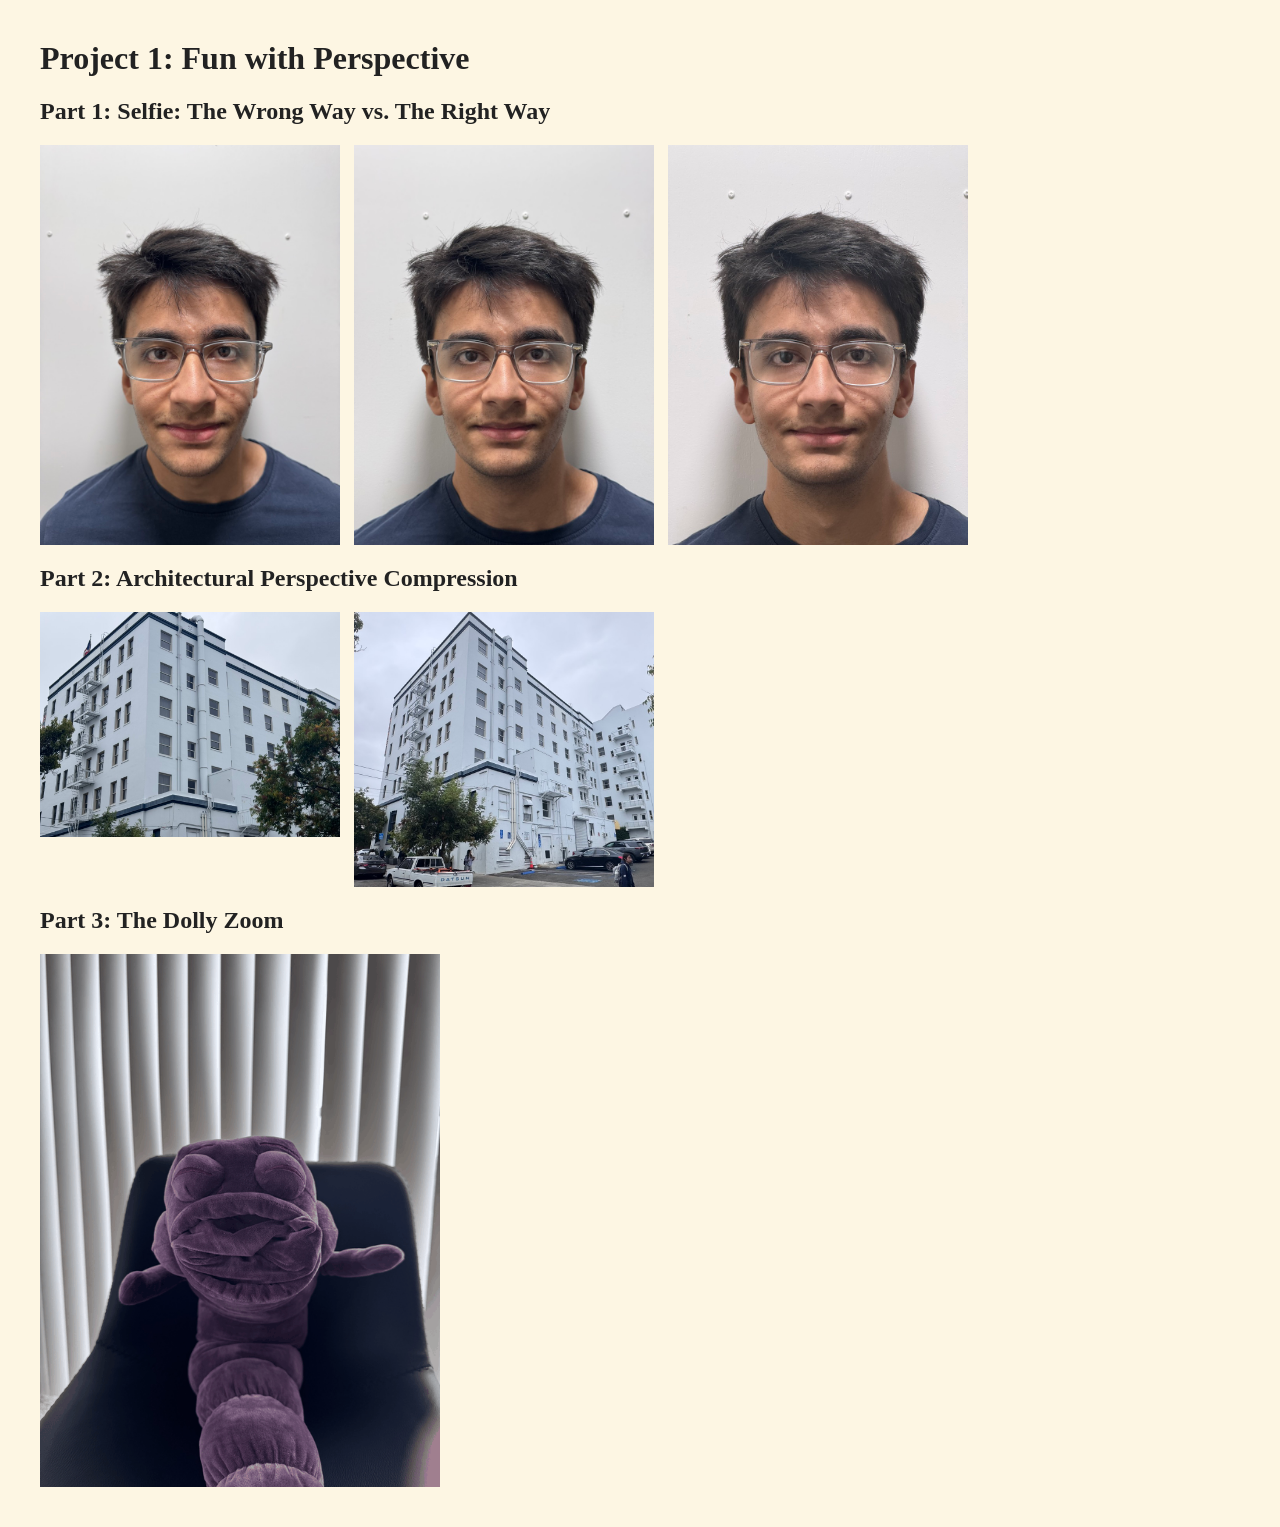
==== index.html @ f320f906 "Initial Commit" ====
<!DOCTYPE html>
<html lang="en">
<head>
<meta charset="utf-8">
<meta name="viewport" content="width=device-width, initial-scale=1">
<title>CS 180 Project 1 — Fun with Perspective</title>
<style>
  body {
    background: #fdf6e3;
    color: #222;
    font-family: Georgia, serif;
    margin: 40px;
  }
  img { max-width: 300px; height: auto; vertical-align: top; margin-right: 10px; }
  img.gif { max-width: 400px; }
</style>
</head>
<body>

<h1>Project 1: Fun with Perspective</h1>

<h2>Part 1: Selfie: The Wrong Way vs. The Right Way</h2>
<img src="assets/part1/1.jpeg" alt="Part 1 image 1">
<img src="assets/part1/2.jpeg" alt="Part 1 image 2">
<img src="assets/part1/3.jpeg" alt="Part 1 image 3">

<h2>Part 2: Architectural Perspective Compression</h2>
<img src="assets/part2/flat.jpeg" alt="Part 2 flat">
<img src="assets/part2/perspective.jpeg" alt="Part 2 perspective">

<h2>Part 3: The Dolly Zoom</h2>
<img class="gif" src="assets/part3/dollyzoom.gif" alt="Dolly zoom">

</body>
</html>
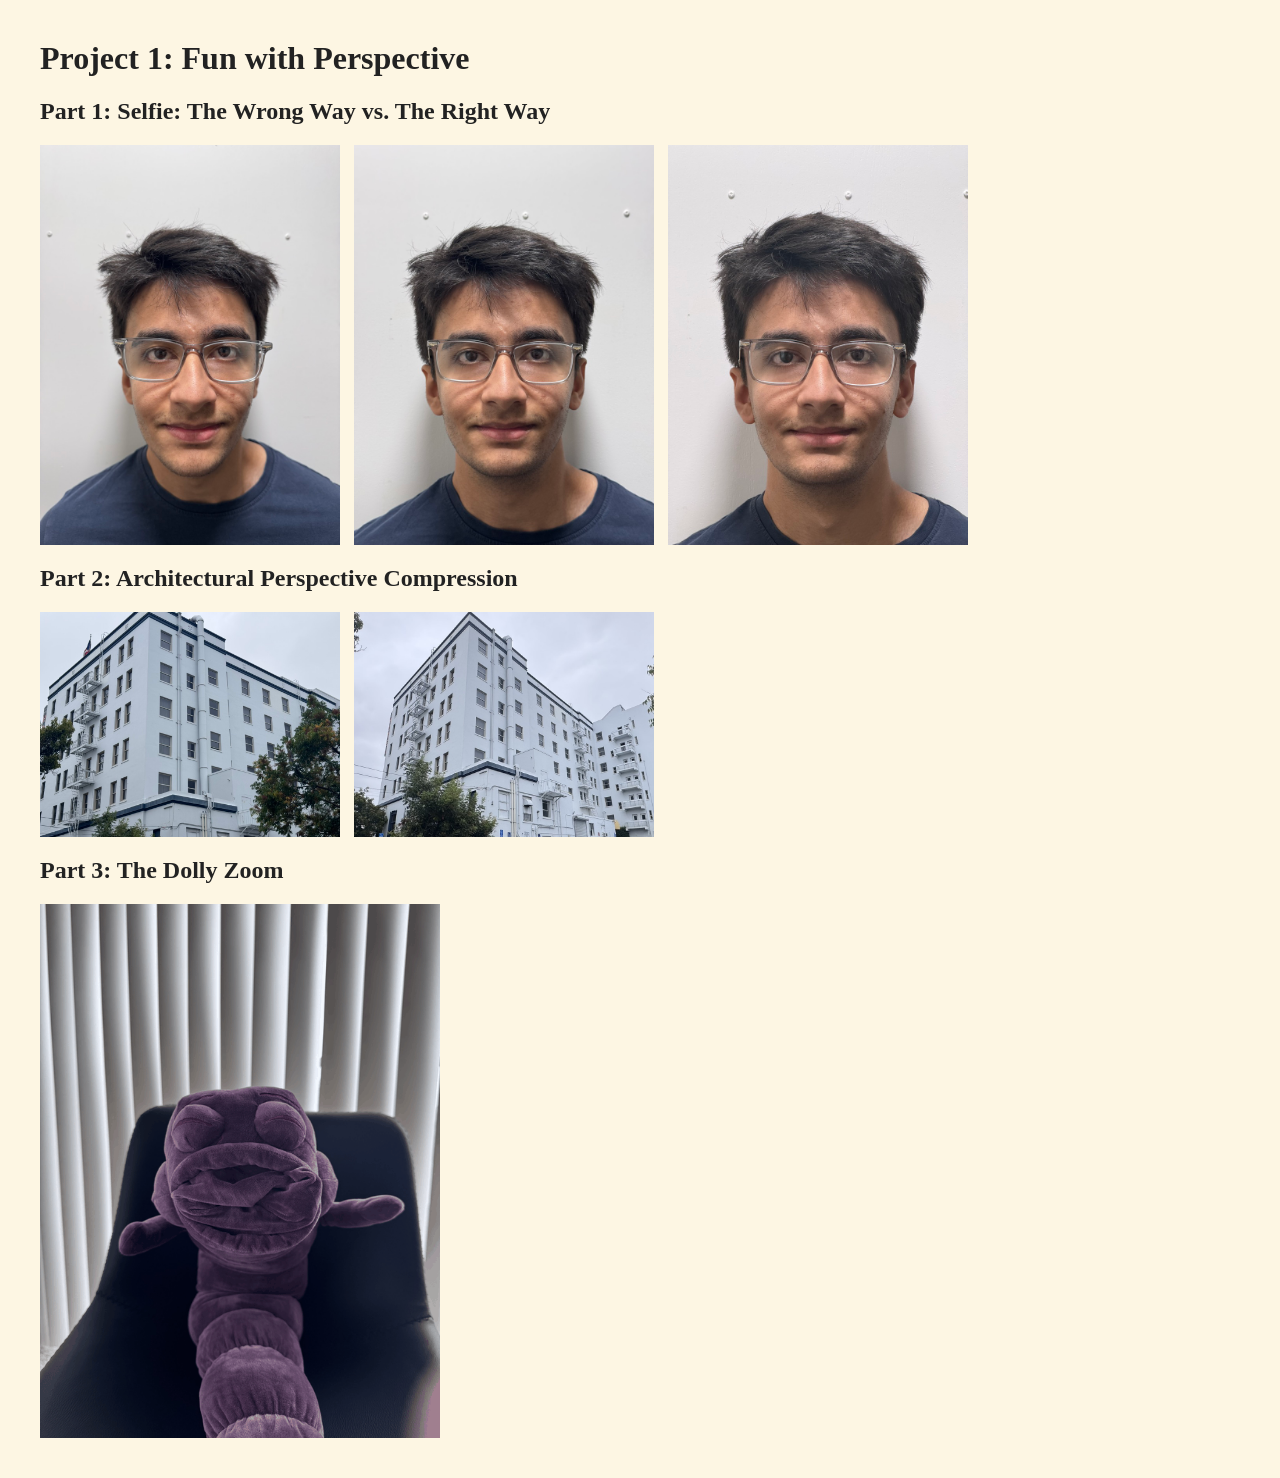
==== commit 8de72272: "Edit" ====
--- a/index.html
+++ b/index.html
@@ -11,6 +11,7 @@
     font-family: Georgia, serif;
     margin: 40px;
   }
+  h2 { margin-bottom: 20px; }
   img { max-width: 300px; height: auto; vertical-align: top; margin-right: 10px; }
   img.gif { max-width: 400px; }
 </style>
@@ -26,7 +27,7 @@
 
 <h2>Part 2: Architectural Perspective Compression</h2>
 <img src="assets/part2/flat.jpeg" alt="Part 2 flat">
-<img src="assets/part2/perspective.jpeg" alt="Part 2 perspective">
+<img src="assets/part2/perspective_cropped.jpeg" alt="Part 2 perspective">
 
 <h2>Part 3: The Dolly Zoom</h2>
 <img class="gif" src="assets/part3/dollyzoom.gif" alt="Dolly zoom">
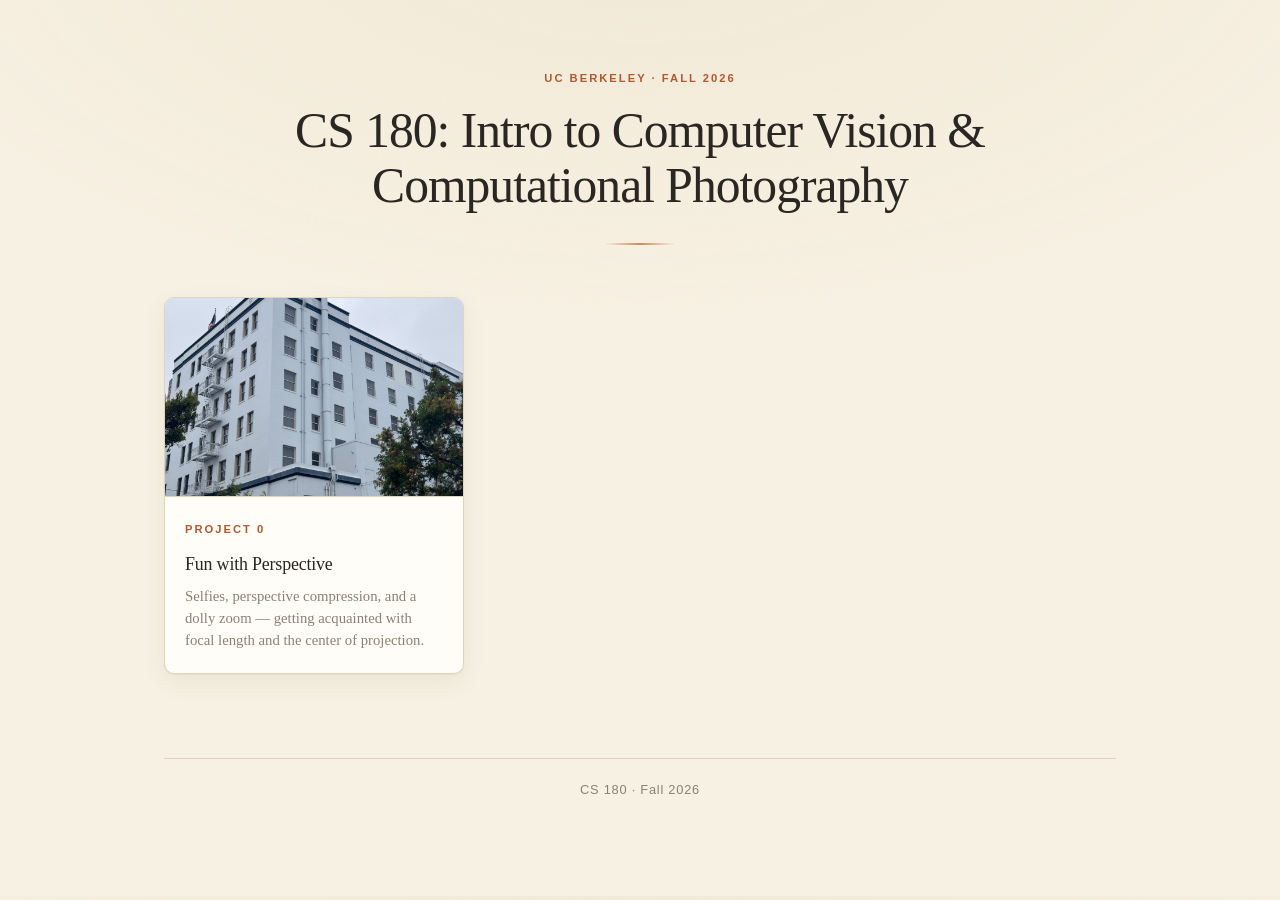
==== commit 2c0e490a: "Restructure into multi-project site with Project 0 page Move assets under proj0/, add a shared style" ====
--- a/index.html
+++ b/index.html
@@ -3,34 +3,32 @@
 <head>
 <meta charset="utf-8">
 <meta name="viewport" content="width=device-width, initial-scale=1">
-<title>CS 180 Project 1 — Fun with Perspective</title>
-<style>
-  body {
-    background: #fdf6e3;
-    color: #222;
-    font-family: Georgia, serif;
-    margin: 40px;
-  }
-  h2 { margin-bottom: 20px; }
-  img { max-width: 300px; height: auto; vertical-align: top; margin-right: 10px; }
-  img.gif { max-width: 400px; }
-</style>
+<title>CS 180 — Aaditya Agnihotri</title>
+<link rel="stylesheet" href="style.css">
 </head>
 <body>
+<div class="wrap">
 
-<h1>Project 1: Fun with Perspective</h1>
+  <header class="page-head">
+    <span class="eyebrow">UC Berkeley &middot; Fall 2026</span>
+    <h1>CS 180: Intro to Computer Vision &amp; Computational Photography</h1>
+  </header>
 
-<h2>Part 1: Selfie: The Wrong Way vs. The Right Way</h2>
-<img src="assets/part1/1.jpeg" alt="Part 1 image 1">
-<img src="assets/part1/2.jpeg" alt="Part 1 image 2">
-<img src="assets/part1/3.jpeg" alt="Part 1 image 3">
+  <div class="grid">
 
-<h2>Part 2: Architectural Perspective Compression</h2>
-<img src="assets/part2/flat.jpeg" alt="Part 2 flat">
-<img src="assets/part2/perspective_cropped.jpeg" alt="Part 2 perspective">
+    <a class="card" href="proj0/index.html">
+      <div class="card-thumb"><img src="proj0/assets/part2/flat.jpeg" alt=""></div>
+      <div class="card-body">
+        <span class="eyebrow">Project 0</span>
+        <h3>Fun with Perspective</h3>
+        <p>Selfies, perspective compression, and a dolly zoom &mdash; getting acquainted with focal length and the center of projection.</p>
+      </div>
+    </a>
 
-<h2>Part 3: The Dolly Zoom</h2>
-<img class="gif" src="assets/part3/dollyzoom.gif" alt="Dolly zoom">
+  </div>
 
+  <footer>CS 180 &middot; Fall 2026</footer>
+
+</div>
 </body>
 </html>
--- a/style.css
+++ b/style.css
@@ -0,0 +1,205 @@
+/* ── CS 180 portfolio — shared styles ───────────────────────────── */
+
+:root {
+  --bg:      #f7f1e3;
+  --bg-alt:  #f1e8d5;
+  --card:    #fffdf7;
+  --fg:      #2a2723;
+  --muted:   #8a8175;
+  --rule:    #e0d4bb;
+  --accent:  #b0592f;
+  --accent-soft: #cf8a5f;
+  --shadow:  0 1px 2px rgba(90,70,40,.06), 0 8px 24px rgba(90,70,40,.07);
+  --shadow-lift: 0 2px 4px rgba(90,70,40,.08), 0 18px 40px rgba(90,70,40,.13);
+  --serif: "Iowan Old Style", "Palatino Linotype", Palatino, Georgia, serif;
+  --sans: -apple-system, BlinkMacSystemFont, "Segoe UI", Helvetica, Arial, sans-serif;
+}
+
+* { box-sizing: border-box; }
+
+body {
+  margin: 0;
+  background:
+    radial-gradient(1200px 600px at 50% -10%, var(--bg-alt), transparent 70%),
+    var(--bg);
+  color: var(--fg);
+  font: 16px/1.65 var(--serif);
+  -webkit-font-smoothing: antialiased;
+}
+
+.wrap { max-width: 1000px; margin: 0 auto; padding: 64px 24px 96px; }
+
+/* ── eyebrow / small caps label ─────────────────────────────────── */
+.eyebrow {
+  font-family: var(--sans);
+  font-size: .7rem;
+  font-weight: 600;
+  letter-spacing: .18em;
+  text-transform: uppercase;
+  color: var(--accent);
+}
+
+/* ── page header ────────────────────────────────────────────────── */
+.page-head { text-align: center; margin-bottom: 8px; }
+.page-head h1 {
+  font-size: clamp(2.1rem, 5vw, 3.1rem);
+  font-weight: normal;
+  letter-spacing: -.02em;
+  line-height: 1.1;
+  margin: 14px 0 12px;
+}
+.page-head .tagline {
+  margin: 0 auto;
+  max-width: 46ch;
+  color: var(--muted);
+  font-size: 1.02rem;
+}
+.page-head::after {
+  content: "";
+  display: block;
+  width: 72px; height: 2px;
+  margin: 30px auto 0;
+  background: linear-gradient(90deg, transparent, var(--accent-soft), transparent);
+}
+
+/* ── back link ──────────────────────────────────────────────────── */
+.back {
+  display: inline-block;
+  font-family: var(--sans);
+  font-size: .78rem;
+  letter-spacing: .1em;
+  text-transform: uppercase;
+  color: var(--muted);
+  text-decoration: none;
+  margin-bottom: 34px;
+  transition: color .18s ease;
+}
+.back:hover { color: var(--accent); }
+.back::before { content: "\2190"; margin-right: 8px; }
+
+/* ── project card grid (home) ───────────────────────────────────── */
+.grid {
+  display: grid;
+  grid-template-columns: repeat(auto-fill, minmax(280px, 1fr));
+  gap: 26px;
+  margin-top: 52px;
+}
+
+.card {
+  position: relative;
+  display: flex;
+  flex-direction: column;
+  background: var(--card);
+  border: 1px solid var(--rule);
+  border-radius: 10px;
+  overflow: hidden;
+  text-decoration: none;
+  color: inherit;
+  box-shadow: var(--shadow);
+  transition: transform .22s ease, box-shadow .22s ease, border-color .22s ease;
+}
+.card:hover {
+  transform: translateY(-4px);
+  box-shadow: var(--shadow-lift);
+  border-color: var(--accent-soft);
+}
+
+.card-thumb {
+  aspect-ratio: 3 / 2;
+  background: var(--bg-alt);
+  overflow: hidden;
+  border-bottom: 1px solid var(--rule);
+}
+.card-thumb img {
+  width: 100%; height: 100%;
+  object-fit: cover;
+  display: block;
+  transition: transform .5s cubic-bezier(.2,.7,.3,1);
+}
+.card:hover .card-thumb img { transform: scale(1.045); }
+
+.card-body { padding: 18px 20px 22px; }
+.card-body h3 {
+  font-size: 1.12rem;
+  font-weight: normal;
+  letter-spacing: -.01em;
+  margin: 8px 0 6px;
+}
+.card-body p {
+  margin: 0;
+  color: var(--muted);
+  font-size: .92rem;
+  line-height: 1.5;
+}
+
+/* placeholder cards for unreleased projects */
+.card.soon {
+  pointer-events: none;
+  background: transparent;
+  border-style: dashed;
+  box-shadow: none;
+}
+.card.soon .card-thumb {
+  background:
+    repeating-linear-gradient(45deg, transparent 0 10px, rgba(176,89,47,.05) 10px 20px),
+    var(--bg-alt);
+  border-bottom-style: dashed;
+}
+.card.soon .card-body h3 { color: var(--muted); }
+
+/* ── project page sections ──────────────────────────────────────── */
+section { margin-top: 60px; }
+section > h2 {
+  font-size: 1.3rem;
+  font-weight: normal;
+  letter-spacing: -.01em;
+  margin: 0 0 24px;
+  padding-bottom: 12px;
+  border-bottom: 1px solid var(--rule);
+}
+section > h2 .eyebrow { display: block; margin-bottom: 7px; }
+
+/* ── image rows ─────────────────────────────────────────────────── */
+.row {
+  display: flex;
+  flex-wrap: wrap;
+  gap: 20px;
+  justify-content: center;
+  align-items: flex-start;
+}
+.row img, .solo img {
+  height: 340px;
+  width: auto;
+  max-width: 100%;
+  display: block;
+  background: var(--card);
+  padding: 7px;
+  border: 1px solid var(--rule);
+  border-radius: 4px;
+  box-shadow: var(--shadow);
+  transition: transform .22s ease, box-shadow .22s ease;
+}
+.row img:hover, .solo img:hover {
+  transform: translateY(-3px);
+  box-shadow: var(--shadow-lift);
+}
+.solo { text-align: center; }
+.solo img { height: 460px; margin: 0 auto; }
+
+/* ── footer ─────────────────────────────────────────────────────── */
+footer {
+  margin-top: 84px;
+  padding-top: 20px;
+  border-top: 1px solid var(--rule);
+  text-align: center;
+  color: var(--muted);
+  font-family: var(--sans);
+  font-size: .8rem;
+  letter-spacing: .06em;
+}
+
+@media (max-width: 640px) {
+  .wrap { padding: 40px 18px 64px; }
+  .row img { height: 240px; }
+  .solo img { height: 320px; }
+}
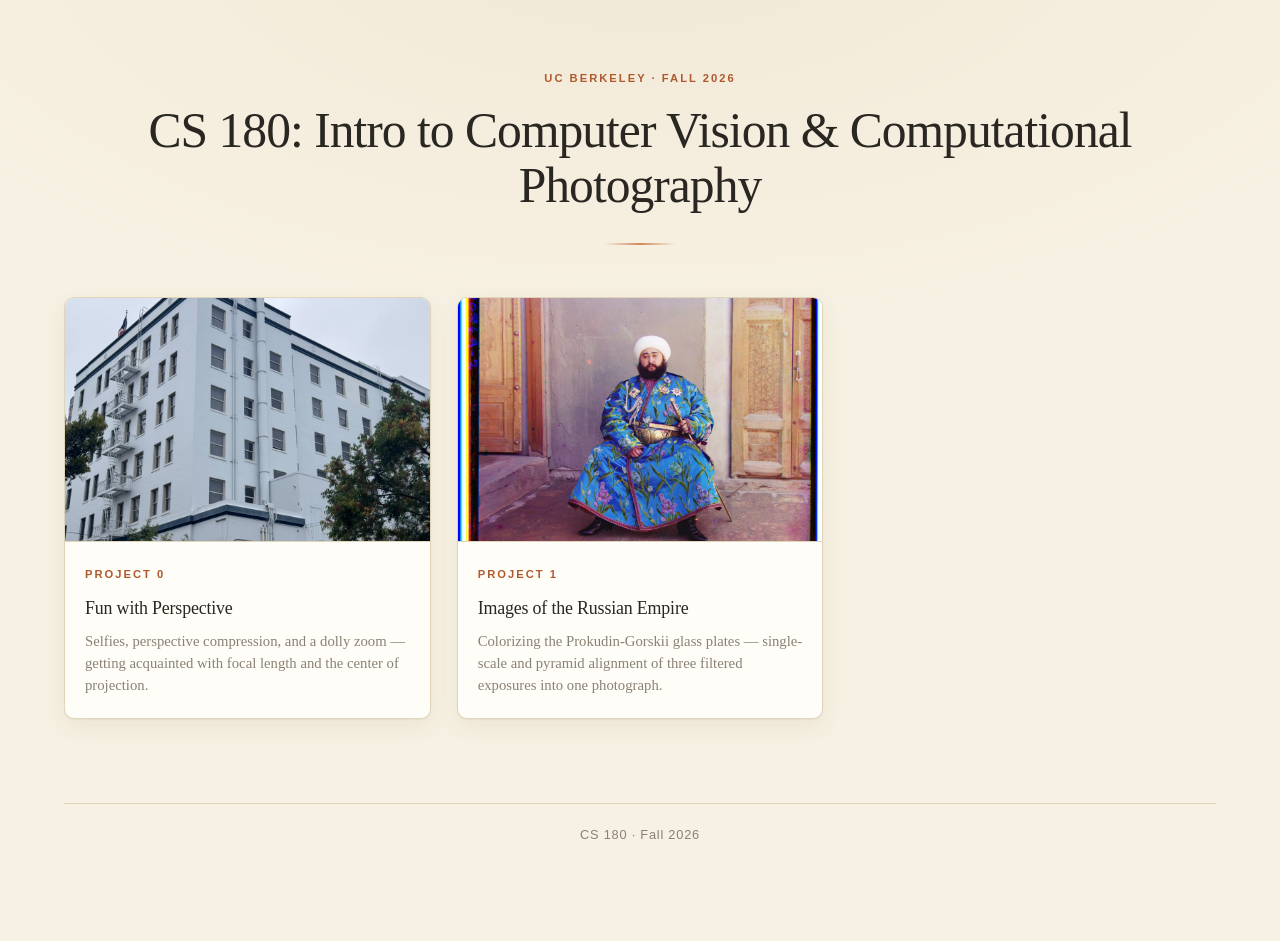
==== commit f51e786d: "Add Project 1: Colorizing the Prokudin-Gorskii photos Adds the Project 1 write-up page, result image" ====
--- a/index.html
+++ b/index.html
@@ -25,6 +25,15 @@
       </div>
     </a>
 
+    <a class="card" href="proj1/index.html">
+      <div class="card-thumb"><img src="proj1/assets/emir.jpg" alt=""></div>
+      <div class="card-body">
+        <span class="eyebrow">Project 1</span>
+        <h3>Images of the Russian Empire</h3>
+        <p>Colorizing the Prokudin-Gorskii glass plates &mdash; single-scale and pyramid alignment of three filtered exposures into one photograph.</p>
+      </div>
+    </a>
+
   </div>
 
   <footer>CS 180 &middot; Fall 2026</footer>
--- a/style.css
+++ b/style.css
@@ -23,11 +23,11 @@
     radial-gradient(1200px 600px at 50% -10%, var(--bg-alt), transparent 70%),
     var(--bg);
   color: var(--fg);
-  font: 16px/1.65 var(--serif);
+  font: clamp(16px, 1.05vw, 18px)/1.65 var(--serif);
   -webkit-font-smoothing: antialiased;
 }
 
-.wrap { max-width: 1000px; margin: 0 auto; padding: 64px 24px 96px; }
+.wrap { max-width: 1280px; margin: 0 auto; padding: 64px clamp(20px, 5vw, 72px) 96px; }
 
 /* ── eyebrow / small caps label ─────────────────────────────────── */
 .eyebrow {
@@ -50,7 +50,7 @@
 }
 .page-head .tagline {
   margin: 0 auto;
-  max-width: 46ch;
+  max-width: 60ch;
   color: var(--muted);
   font-size: 1.02rem;
 }
@@ -160,18 +160,17 @@
 section > h2 .eyebrow { display: block; margin-bottom: 7px; }
 
 /* ── image rows ─────────────────────────────────────────────────── */
+/* Each img sets --ar (width / height). Using it as flex-grow makes every
+   image in a row share one height while the row fills the container, at
+   any width. The 16px basis accounts for padding + border (2×7 + 2×1). */
 .row {
   display: flex;
-  flex-wrap: wrap;
   gap: 20px;
-  justify-content: center;
   align-items: flex-start;
 }
 .row img, .solo img {
-  height: 340px;
-  width: auto;
-  max-width: 100%;
   display: block;
+  height: auto;
   background: var(--card);
   padding: 7px;
   border: 1px solid var(--rule);
@@ -179,12 +178,15 @@
   box-shadow: var(--shadow);
   transition: transform .22s ease, box-shadow .22s ease;
 }
+.row img {
+  flex: var(--ar, 1) 1 16px;
+  min-width: 0;
+}
 .row img:hover, .solo img:hover {
   transform: translateY(-3px);
   box-shadow: var(--shadow-lift);
 }
-.solo { text-align: center; }
-.solo img { height: 460px; margin: 0 auto; }
+.solo img { width: min(100%, 420px); margin: 0 auto; }
 
 /* ── footer ─────────────────────────────────────────────────────── */
 footer {
@@ -200,6 +202,6 @@
 
 @media (max-width: 640px) {
   .wrap { padding: 40px 18px 64px; }
-  .row img { height: 240px; }
-  .solo img { height: 320px; }
-}
+  .row { flex-direction: column; gap: 16px; }
+  .row img { flex: none; width: 100%; }
+}
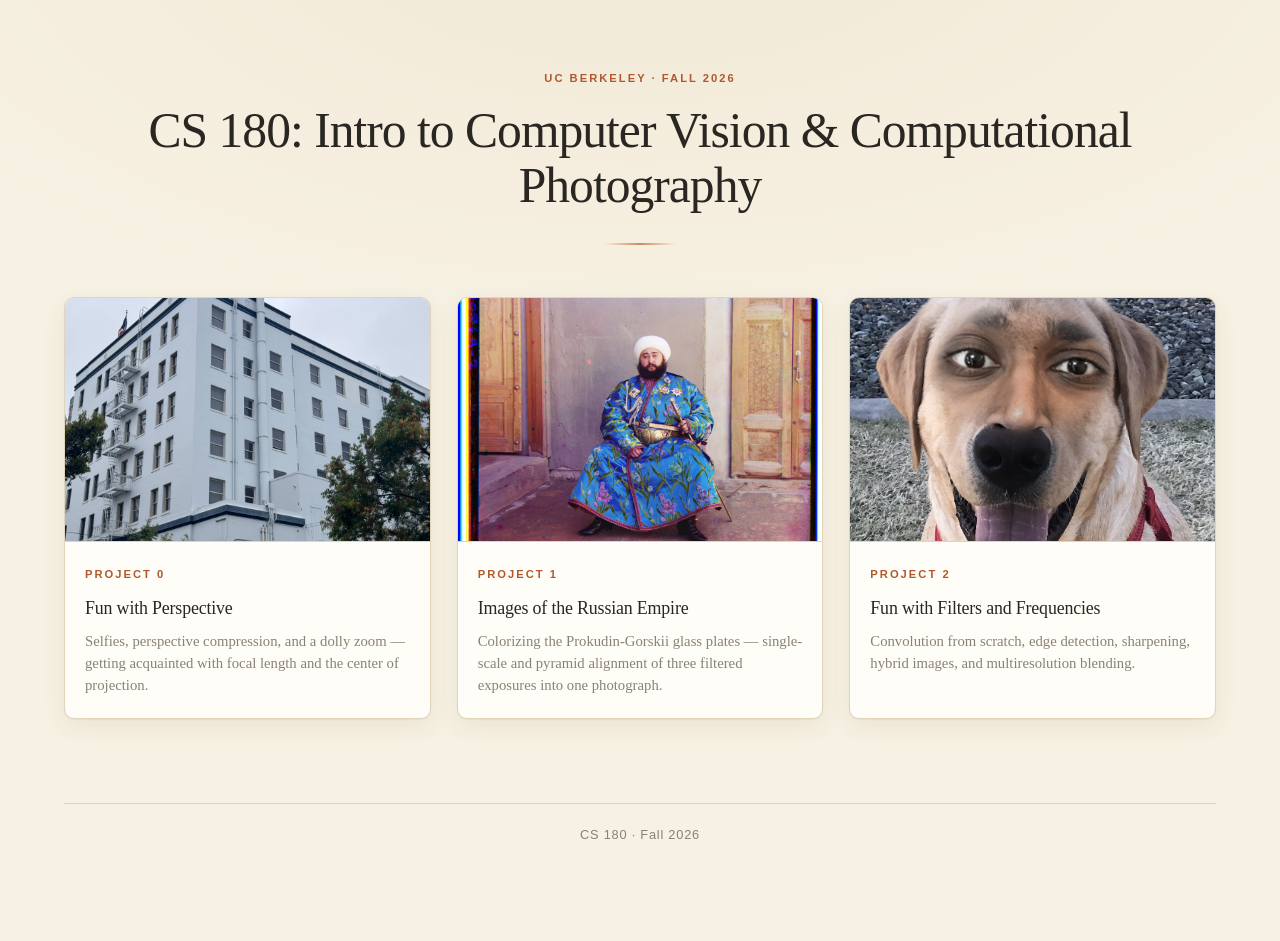
==== commit d214c148: "proj3" ====
--- a/index.html
+++ b/index.html
@@ -34,6 +34,16 @@
       </div>
     </a>
 
+
+    <a class="card" href="proj2/index.html">
+      <div class="card-thumb"><img src="proj2/assets/p24_dog_me/blend.png" alt=""></div>
+      <div class="card-body">
+        <span class="eyebrow">Project 2</span>
+        <h3>Fun with Filters and Frequencies</h3>
+        <p>Convolution from scratch, edge detection, sharpening, hybrid images, and multiresolution blending.</p>
+      </div>
+    </a>
+
   </div>
 
   <footer>CS 180 &middot; Fall 2026</footer>
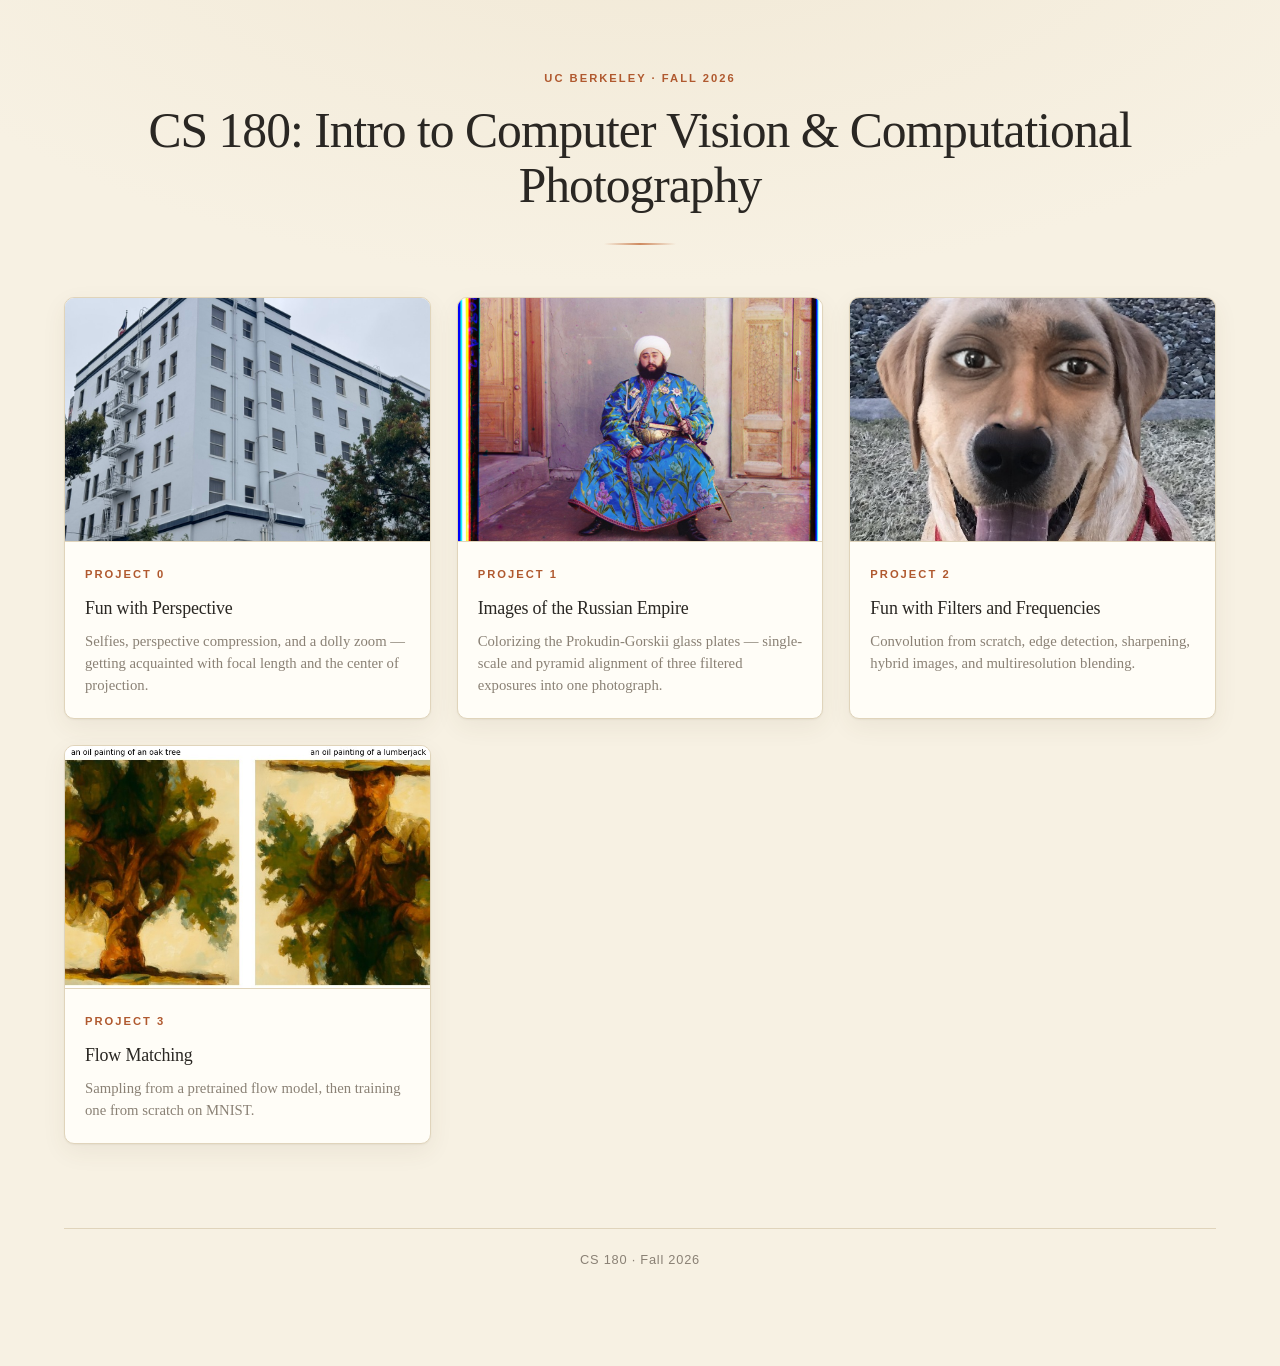
==== commit 3c77a7b0: "project3" ====
--- a/index.html
+++ b/index.html
@@ -44,6 +44,16 @@
       </div>
     </a>
 
+
+    <a class="card" href="proj3/index.html">
+      <div class="card-thumb"><img src="proj3/assets/parta/anagram_views_0.jpg" alt=""></div>
+      <div class="card-body">
+        <span class="eyebrow">Project 3</span>
+        <h3>Flow Matching</h3>
+        <p>Sampling from a pretrained flow model, then training one from scratch on MNIST.</p>
+      </div>
+    </a>
+
   </div>
 
   <footer>CS 180 &middot; Fall 2026</footer>
